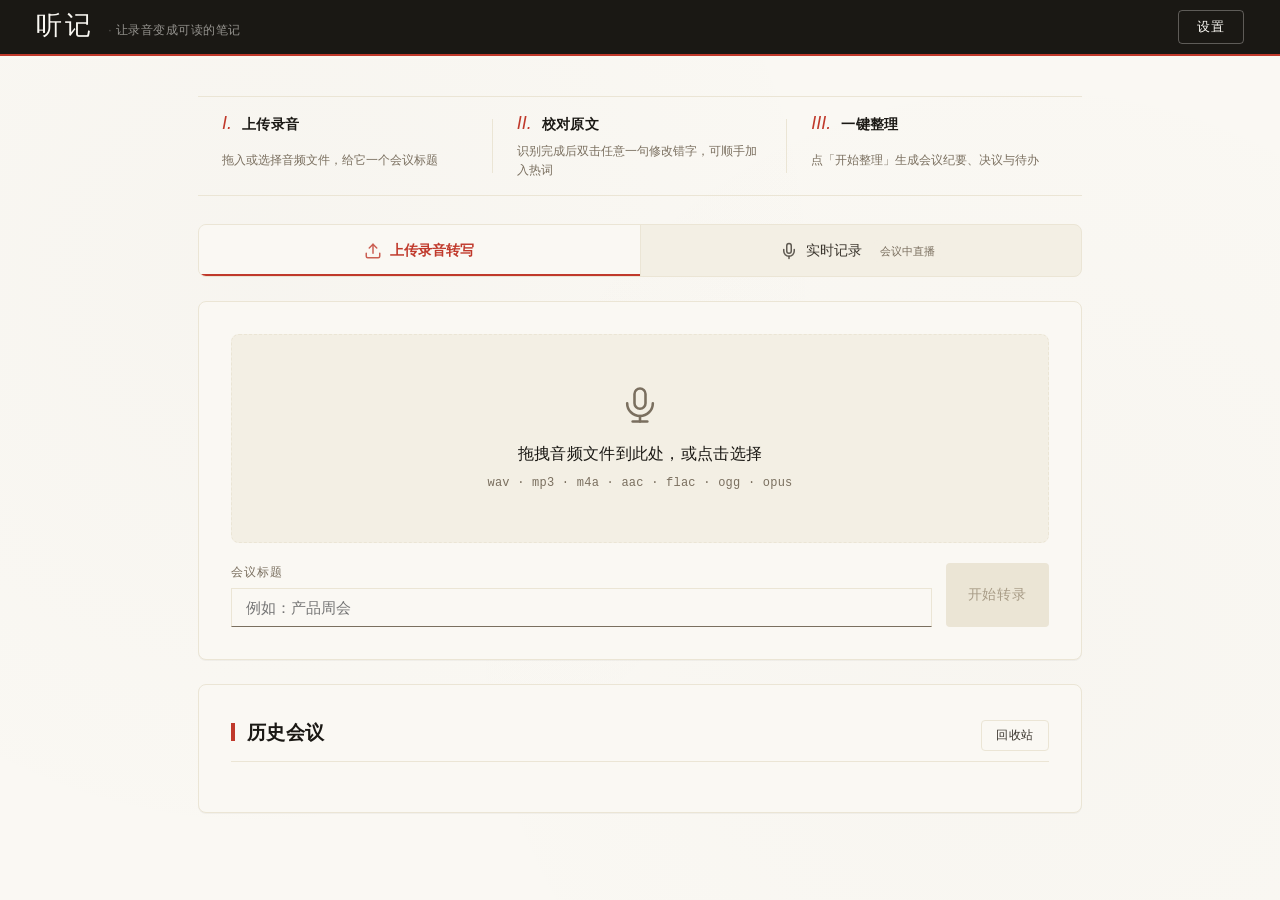
==== static/index.html @ 2e89b78a "chore: P2 hygiene — dead code, XSS fix, mobile viewport, common.js, v0.5 metadata - dead code: drop " ====
<!doctype html>
<html lang="zh-CN">
<head>
  <meta charset="utf-8">
  <meta name="viewport" content="width=device-width, initial-scale=1">
  <title>听记 · 让录音变成文字</title>
  <link rel="stylesheet" href="/static/style.css?v=14">
</head>
<body>
  <header>
    <h1><a href="/" class="brand">听记</a><span class="brand-sub">让录音变成可读的笔记</span></h1>
    <div class="header-right">
      <div id="access-info-slot" class="header-access hidden"></div>
      <button id="settings-btn" class="header-btn">设置</button>
    </div>
  </header>
  <main class="container">
    <div id="onboard-bar" class="onboard-bar hidden"></div>

    <div class="steps">
      <div class="step">
        <span class="num">I.</span>
        <div class="step-title">上传录音</div>
        <div class="step-desc">拖入或选择音频文件，给它一个会议标题</div>
      </div>
      <div class="step">
        <span class="num">II.</span>
        <div class="step-title">校对原文</div>
        <div class="step-desc">识别完成后双击任意一句修改错字，可顺手加入热词</div>
      </div>
      <div class="step">
        <span class="num">III.</span>
        <div class="step-title">一键整理</div>
        <div class="step-desc">点「开始整理」生成会议纪要、决议与待办</div>
      </div>
    </div>

    <section class="source-pick">
      <a class="source-tab active" href="/">
        <span class="source-icon">
          <svg width="18" height="18" viewBox="0 0 24 24" fill="none" stroke="currentColor" stroke-width="2" stroke-linecap="round" stroke-linejoin="round"><path d="M21 15v4a2 2 0 0 1-2 2H5a2 2 0 0 1-2-2v-4"/><polyline points="17 8 12 3 7 8"/><line x1="12" y1="3" x2="12" y2="15"/></svg>
        </span>
        上传录音转写
      </a>
      <a class="source-tab" href="/live">
        <span class="source-icon">
          <svg width="18" height="18" viewBox="0 0 24 24" fill="none" stroke="currentColor" stroke-width="2" stroke-linecap="round" stroke-linejoin="round"><path d="M12 2a3 3 0 0 0-3 3v7a3 3 0 0 0 6 0V5a3 3 0 0 0-3-3Z"/><path d="M19 10v2a7 7 0 0 1-14 0v-2"/><line x1="12" y1="19" x2="12" y2="22"/></svg>
        </span>
        实时记录
        <span class="source-sub">会议中直播</span>
      </a>
    </section>

    <section class="upload-card">
      <div id="dropzone" class="dropzone">
        <svg class="upload-icon" width="44" height="44" viewBox="0 0 24 24" fill="none" stroke="currentColor" stroke-width="1.4" stroke-linecap="round" stroke-linejoin="round" aria-hidden="true">
          <rect x="9" y="3" width="6" height="11" rx="3"/>
          <path d="M5 11a7 7 0 0 0 14 0"/>
          <line x1="12" y1="18" x2="12" y2="21"/>
          <line x1="8" y1="21" x2="16" y2="21"/>
        </svg>
        <p>拖拽音频文件到此处，或点击选择</p>
        <p class="hint">wav · mp3 · m4a · aac · flac · ogg · opus</p>
        <input id="file-input" type="file" accept="audio/*,.m4a,.aac,.opus" hidden>
      </div>
      <div class="form-row">
        <label>
          <span>会议标题</span>
          <input id="title" type="text" placeholder="例如：产品周会">
        </label>
        <button id="submit-btn" disabled>开始转录</button>
      </div>
      <div id="progress" class="progress hidden">
        <div class="bar"><div id="bar-fill" class="bar-fill"></div></div>
        <div id="progress-text" class="progress-text"></div>
      </div>
      <div id="error" class="error hidden"></div>
    </section>

    <section class="upload-card">
      <h2>历史会议 <button id="trash-btn" class="mini trash-btn" type="button">回收站</button></h2>
      <div id="tag-filter" class="tag-filter hidden"></div>
      <ul id="history" class="history-list"></ul>
    </section>
  </main>

  <div id="settings-modal" class="modal hidden">
    <div class="modal-card">
      <h3>设置</h3>
      <div class="settings-tabs">
        <button class="stab active" data-stab="templates">总结模板</button>
        <button class="stab" data-stab="hotwords">热词</button>
        <button class="stab" data-stab="dir">数据目录</button>
        <button class="stab" data-stab="llm">LLM 配置</button>
        <button class="stab" data-stab="server">服务</button>
      </div>

      <div class="spanel active" data-spanel="dir">
        <p class="hint">会议录音、识别结果、整理纪要都会保存在这里。可改成你自己的目录。</p>
        <div class="dir-browser">
          <div class="dir-current">当前: <code id="dir-current">-</code></div>
          <ul id="dir-list" class="dir-list"></ul>
          <p class="hint" id="dir-writable"></p>
        </div>
        <details class="manual-input">
          <summary>手动输入路径（高级）</summary>
          <input id="data-dir-input" type="text" placeholder="/path/to/data">
          <button id="dir-goto" class="mini" type="button">跳转</button>
        </details>
        <div id="dir-result" class="settings-result"></div>
        <div class="modal-actions">
          <button id="dir-up-btn" class="mini" type="button">返回上级</button>
          <button id="dir-migrate-btn" class="hidden">迁移旧数据</button>
          <button id="dir-select-btn" class="primary" type="button">保存此目录</button>
        </div>
      </div>

      <div class="spanel" data-spanel="llm">
        <p class="hint">用于把口语化的原文整理成通顺的会议纪要。可填本地 Ollama 或在线 API。</p>
        <div class="radio-row">
          <label><input type="radio" name="llm-mode" value="ollama" checked> Ollama 本地</label>
          <label><input type="radio" name="llm-mode" value="api"> 在线 API</label>
        </div>
        <div id="llm-ollama" class="llm-fields">
          <label>服务地址 (base_url)<input id="ollama-url" type="text" value="http://localhost:11434/v1"></label>
          <div class="model-row">
            <label style="flex:1">模型 <select id="ollama-model"></select></label>
            <button id="ollama-refresh" class="mini" type="button">刷新列表</button>
          </div>
          <button id="ollama-test" class="mini" type="button">测试连接</button>
        </div>
        <div id="llm-api" class="llm-fields hidden">
          <label>base_url<input id="api-url" type="text" placeholder="https://api.openai.com/v1"></label>
          <label>model<input id="api-model" type="text" placeholder="gpt-4o-mini"></label>
          <label>api_key<input id="api-key" type="password" placeholder="留空不改"></label>
          <button id="api-test" class="mini" type="button">测试连接</button>
        </div>
        <div id="llm-result" class="settings-result"></div>
        <div class="modal-actions"><button id="llm-save-btn" class="primary" type="button">保存</button></div>
      </div>

      <div class="spanel" data-spanel="hotwords">
        <p class="hint">每行一个热词（短语效果最好：人名 / 地名 / 专业术语）。保存后下次识别自动加载，提升相关词的准确率。手动纠正句子时也可勾选「加入热词」。</p>
        <textarea id="hotwords-text" rows="10" placeholder="例如：&#10;听记&#10;FunASR&#10;Paraformer"></textarea>
        <div id="hotwords-result" class="settings-result"></div>
        <div class="modal-actions"><button id="hotwords-save-btn" class="primary" type="button">保存热词</button></div>
      </div>

      <div class="spanel" data-spanel="templates">
        <p class="hint">整理前选一个模板，决定整理与总结的侧重点。选中后可在下面编辑字段：会议背景、常用词语（让模型按这些词纠正识别错误的人名/术语）、总结方向、内容、框架。内置 普通会议 / 周会 / 访谈采访 / 项目管理 作参考，可改可加。</p>
        <div class="tpl-list-row">
          <select id="tpl-select" aria-label="选择模板"></select>
          <button id="tpl-new-btn" class="mini" type="button">新建</button>
          <button id="tpl-del-btn" class="mini" type="button">删除</button>
        </div>
        <div class="tpl-fields">
          <label class="tpl-field">名称<input id="tpl-name" type="text"></label>
          <label class="tpl-field">会议背景<textarea id="tpl-background" rows="2" placeholder="这类会议的一般背景"></textarea></label>
          <label class="tpl-field">常用词语<textarea id="tpl-terms" rows="2" placeholder="人名、产品名、术语，逗号或换行分隔"></textarea></label>
          <label class="tpl-field">总结方向<textarea id="tpl-direction" rows="2" placeholder="这次总结想突出什么"></textarea></label>
          <label class="tpl-field">总结内容<textarea id="tpl-content" rows="2" placeholder="希望覆盖哪些内容"></textarea></label>
          <label class="tpl-field">总结框架<textarea id="tpl-framework" rows="2" placeholder="希望的输出结构"></textarea></label>
        </div>
        <div id="templates-result" class="settings-result"></div>
        <div class="modal-actions"><button id="templates-save-btn" class="primary" type="button">保存模板</button></div>
      </div>

      <div class="spanel" data-spanel="server">
        <h4 class="ssection">语音识别模型</h4>
        <div id="asr-status-line" class="hint">加载中…</div>
        <div class="modal-actions">
          <button id="asr-refresh-btn" class="mini" type="button">刷新</button>
          <button id="asr-unload-btn" class="mini" type="button">立即释放内存</button>
        </div>
        <div id="asr-result" class="settings-result"></div>

        <hr class="ssep">
        <h4 class="ssection">网络端口</h4>
        <p class="hint">端口号和监听地址改动后<b>需重启服务</b>才生效；自动释放时间保存后立即生效。</p>
        <div class="server-row">
          <label style="flex:1">监听地址<span class="def">默认 0.0.0.0，一般不用改</span><input id="srv-host" type="text" placeholder="0.0.0.0"></label>
          <label style="width:130px">端口号<span class="def">默认 8000</span><input id="srv-port" type="number" min="1" max="65535" placeholder="8000"></label>
        </div>
        <label>空闲多久自动释放模型内存（分钟）<span class="def">默认 30 分钟，填 0 表示永不释放</span><input id="srv-idle" type="number" min="0" placeholder="30"></label>
        <div class="modal-actions">
          <button id="srv-check-btn" class="mini" type="button">检测端口能否使用</button>
          <button id="srv-save-btn" class="primary" type="button">保存</button>
        </div>
        <div id="srv-result" class="settings-result"></div>
      </div>

      <div class="modal-actions bottom">
        <button id="settings-close-btn" type="button">关闭</button>
      </div>
    </div>
  </div>

  <div id="dlg-modal" class="modal hidden">
    <div class="modal-card dlg-card">
      <h3 id="dlg-title"></h3>
      <div id="dlg-body"></div>
      <div id="dlg-actions" class="modal-actions"></div>
    </div>
  </div>

  <script src="/static/access.js?v=1"></script>
  <script src="/static/common.js?v=1"></script>
  <script src="/static/app.js?v=19"></script>
</body>
</html>
---- static/style.css ----
/* ============================================================
   听记 Tingji · 纸张札记 (Editorial / Marginalia) 设计语言
   ============================================================ */

:root {
  /* ====== 主题切换 === 三个 dial ==============================
     VARIANCE 4 (对称、严谨)  · MOTION 2 (克制)  · DENSITY 3 (留白)
     Design Read: personal meeting-transcription tool, non-technical
     user, 30+ min reading sessions per recording.  ============== */

  /* 纸与墨 */
  --paper: #faf8f3;          /* 纸张暖白 */
  --paper-deep: #f3efe4;     /* 阴影区用 */
  --paper-edge: #ebe5d5;     /* 分割线 */
  --ink: #1a1814;            /* 主墨 */
  --ink-soft: #3a352d;       /* 次级文本 */
  --ink-faint: #7a6f5f;      /* 说明、注释 */
  --ink-ghost: #a89c87;      /* 占位 */

  /* 强调 */
  --seal: #c0392b;           /* 印章红 - 高亮、强调、CTA */
  --seal-deep: #962e22;
  --seal-soft: #f5e3df;
  --indigo: #1f3a5f;         /* 靛蓝 - 次级强调 */
  --indigo-soft: #e3e9f1;
  --moss: #4a6741;           /* 苔绿 - 完成/成功 */
  --moss-soft: #e2ebde;
  --ochre: #b78038;          /* 赭石 - 处理中/警告 */
  --ochre-soft: #f3e7d0;

  /* 透明色（基于当前 ink/seal，主题切换时跟随） */
  --seal-glow: rgba(192, 57, 43, 0.5);
  --ink-shadow-soft: rgba(26, 24, 20, 0.04);
  --ink-shadow-mid: rgba(26, 24, 20, 0.08);
  --ink-shadow-deep: rgba(26, 24, 20, 0.12);
  --paper-overlay: rgba(26, 24, 20, 0.55);
  --header-btn-border: rgba(250, 248, 243, 0.3);
  --header-btn-border-hover: rgba(250, 248, 243, 1);

  /* 说话人色板（保留兼容 SPEAKER_COLORS 的语义顺序） */
  --spk-0: #1f3a5f;
  --spk-1: #4a6741;
  --spk-2: #b78038;
  --spk-3: #c0392b;
  --spk-4: #8e44ad;
  --spk-5: #2c7a7b;
  --spk-6: #a04900;

  /* 度量 */
  --r-sm: 4px;
  --r-md: 8px;
  --r-lg: 14px;
  --shadow-flat: 0 1px 0 var(--ink-shadow-soft);
  --shadow-raised: 0 1px 2px var(--ink-shadow-soft), 0 4px 12px var(--ink-shadow-mid);
  --shadow-deep: 0 2px 8px var(--ink-shadow-mid), 0 16px 40px var(--ink-shadow-deep);
  --tx: 220ms cubic-bezier(0.2, 0.7, 0.2, 1);

  /* 字（默认 = 无衬线：PingFang 系，长时间阅读更舒服） */
  --font-serif: -apple-system, BlinkMacSystemFont, "PingFang SC", "Microsoft YaHei", "Heiti SC", "Noto Sans CJK SC", "Helvetica Neue", Helvetica, Arial, sans-serif;
  --font-display: -apple-system, BlinkMacSystemFont, "PingFang SC", "Microsoft YaHei", "Heiti SC", "Helvetica Neue", Helvetica, Arial, sans-serif;
  --font-mono: "SF Mono", Menlo, Consolas, "JetBrains Mono", "Courier New", monospace;
  --font-body: -apple-system, BlinkMacSystemFont, "PingFang SC", "Microsoft YaHei", "Heiti SC", "Noto Sans CJK SC", "Helvetica Neue", Helvetica, Arial, sans-serif;
  --font-bold: var(--font-display);

  /* 主题专属：纸张底纹与笔触 */
  --paper-noise: radial-gradient(circle at 20% 30%, rgba(122, 111, 95, 0.025) 0, transparent 50%),
                 radial-gradient(circle at 80% 70%, rgba(122, 111, 95, 0.02) 0, transparent 50%);
  --paper-rule: none;
  --body-letter-spacing: 0;
  --heading-tracking: 0.02em;
  --header-height: 56px;
}

/* =================================================================
   字体（可选）：衬线（Songti SC / Georgia 系）
   Design Read: 书卷气，默认关闭。PingFang 无衬线作主选。
   ================================================================= */
[data-font="serif"] {
  --font-serif: "Songti SC", "STSong", "SimSun", "Noto Serif CJK SC", "Source Han Serif SC", Georgia, "Times New Roman", serif;
  --font-display: Georgia, "Songti SC", "STSong", "SimSun", "Noto Serif CJK SC", "Times New Roman", serif;
  --font-body: "Songti SC", "STSong", "SimSun", "Noto Serif CJK SC", "Source Han Serif SC", Georgia, "Times New Roman", serif;
  --font-bold: var(--font-serif);
  --body-letter-spacing: 0;
  --heading-tracking: 0.02em;
}

/* =================================================================
   视觉风格定稿：A 学者札记
   Design Read: 个人会议转写工具，非技术用户，单次 30+ 分钟校对。
   长时间停留不刺眼比视觉冲击更重要。
   ================================================================= */

* { box-sizing: border-box; }

html { -webkit-text-size-adjust: 100%; }

body {
  margin: 0;
  font-family: var(--font-body);
  color: var(--ink);
  background: var(--paper);
  line-height: 1.65;
  font-feature-settings: "kern" 1, "liga" 1, "calt" 1;
  letter-spacing: var(--body-letter-spacing);
  background-image: var(--paper-noise);
  background-attachment: fixed;
  min-height: 100vh;
}
/* 衬线主题下关闭字重合成（Songti SC 仅 Regular，避免伪粗体变形） */
[data-font="serif"] body { font-synthesis-weight: none; }

/* === 顶部条：sticky 固定 === */
header {
  background: var(--ink);
  color: var(--paper);
  padding: 0 36px;
  height: var(--header-height);
  display: flex;
  justify-content: space-between;
  align-items: center;
  position: sticky;
  top: 0;
  z-index: 100;
  border-bottom: 2px solid var(--seal);
  box-shadow: 0 1px 0 var(--ink-shadow-mid);
}
header::after {
  content: "";
  position: absolute;
  left: 0; right: 0; bottom: -5px;
  height: 3px;
  background: var(--paper);
}

header h1 {
  margin: 0;
  font-size: 22px;
  font-weight: 600;
  letter-spacing: 0.06em;
  display: flex;
  align-items: baseline;
  gap: 14px;
}
/* 品牌字：跨平台"雅致"字体栈，优先 Mac 经典 Didot/Bodoni 系列 */
header h1 .brand {
  /* Didot 优先（Mac 经典衬线、优雅）；Win 落 Bodoni MT；其它 Optima/Hoefler Text */
  font-family: "Didot", "Bodoni 72", "Bodoni MT", "Hoefler Text", "Goudy Old Style", "Cambria", Georgia, "Times New Roman", serif;
  font-weight: 500;
  font-style: normal;
  letter-spacing: 0.12em;
  /* 标题"听记"两字加点 scale 让它有徽章感 */
  font-size: 26px;
  line-height: 1;
  color: var(--paper);
  text-decoration: none;
  display: inline-block;
}
header h1 .brand:hover { opacity: 0.85; }
header h1 .brand-sub {
  font-family: var(--font-body);
  font-size: 12px;
  font-weight: 400;
  font-style: normal;
  opacity: 0.55;
  letter-spacing: 0.04em;
}
header h1 .brand-sub::before { content: "·  "; opacity: 0.5; }

.header-btn {
  font-family: var(--font-serif);
  background: transparent;
  color: var(--paper);
  border: 1px solid var(--header-btn-border);
  padding: 7px 18px;
  border-radius: var(--r-sm);
  cursor: pointer;
  font-size: 13px;
  letter-spacing: 0.06em;
  transition: all var(--tx);
}
.header-btn:hover {
  background: var(--paper);
  color: var(--ink);
  border-color: var(--header-btn-border-hover);
}

/* header 右侧容器（access-info + 设置按钮） */
.header-right {
  display: flex;
  align-items: center;
  gap: 14px;
}

/* header 内的访问地址：标签 + 框（框内含 URL + 复制图标） */
.header-access {
  display: flex;
  align-items: center;
  gap: 8px;
  font-size: 12px;
  font-family: var(--font-mono);
}
.header-access .access-label {
  color: rgba(250, 248, 243, 0.55);
  font-size: 11px;
  letter-spacing: 0.08em;
  text-transform: uppercase;
  white-space: nowrap;
}
.header-access .access-chip {
  display: inline-flex;
  align-items: center;
  gap: 8px;
  background: rgba(250, 248, 243, 0.08);
  color: var(--paper);
  border: 1px solid var(--header-btn-border);
  padding: 5px 10px;
  border-radius: var(--r-sm);
  font-family: var(--font-mono);
  font-size: 12px;
  letter-spacing: 0.02em;
  cursor: pointer;
  transition: all var(--tx);
  max-width: 300px;
}
.header-access .access-chip:hover {
  background: var(--seal);
  border-color: var(--seal);
}
.header-access .access-chip.copied {
  background: var(--moss);
  border-color: var(--moss);
}
.header-access .access-url {
  overflow: hidden;
  text-overflow: ellipsis;
  white-space: nowrap;
  user-select: all;
}
.header-access .copy-icon {
  flex: none;
  opacity: 0.7;
  transition: opacity var(--tx);
}
.header-access .access-chip:hover .copy-icon,
.header-access .access-chip.copied .copy-icon {
  opacity: 1;
}

/* === 容器 === */
.container {
  max-width: 940px;
  margin: 40px auto 80px;
  padding: 0 28px;
}

/* === 步骤（num + title 一行；描述换行到下一行） === */
.steps {
  display: grid;
  grid-template-columns: repeat(3, 1fr);
  gap: 0;
  margin-bottom: 28px;
  border-top: 1px solid var(--paper-edge);
  border-bottom: 1px solid var(--paper-edge);
  padding: 16px 0;
}
.step {
  display: grid;
  grid-template-columns: auto 1fr;
  column-gap: 10px;
  row-gap: 6px;
  align-items: baseline;
  padding: 0 24px;
  position: relative;
  text-align: left;
}
.step:not(:last-child)::after {
  content: "";
  position: absolute;
  right: 0; top: 6px; bottom: 6px;
  width: 1px;
  background: var(--paper-edge);
}
.step .num {
  grid-column: 1;
  font-family: var(--font-display);
  font-style: italic;
  font-size: 18px;
  font-weight: 500;
  color: var(--seal);
  line-height: 1.2;
  font-feature-settings: "lnum" 1;
}
.step .step-title {
  grid-column: 2;
  font-size: 14px;
  font-weight: 600;
  color: var(--ink);
  letter-spacing: 0.02em;
  white-space: nowrap;
}
.step .step-desc {
  grid-column: 1 / -1;
  font-size: 12px;
  color: var(--ink-faint);
  line-height: 1.55;
}

/* === 上传卡 === */
.upload-card {
  background: var(--paper);
  border: 1px solid var(--paper-edge);
  border-radius: var(--r-md);
  padding: 32px;
  margin-bottom: 24px;
  box-shadow: var(--shadow-flat);
  position: relative;
}

.upload-card h2 {
  font-family: var(--font-display);
  font-size: 19px;
  font-weight: 600;
  margin: 0 0 18px;
  padding-bottom: 10px;
  border-bottom: 1px solid var(--paper-edge);
  display: flex;
  align-items: baseline;
  gap: 12px;
  color: var(--ink);
  letter-spacing: 0.02em;
}
.upload-card h2::before {
  content: "";
  display: inline-block;
  width: 4px;
  height: 18px;
  background: var(--seal);
  transform: translateY(2px);
}

/* === 拖拽区 === */
.dropzone {
  border: 1.5px dashed var(--paper-edge);
  border-radius: var(--r-md);
  padding: 48px 24px;
  text-align: center;
  cursor: pointer;
  background: var(--paper-deep);
  transition: all var(--tx);
  position: relative;
}
.dropzone:hover {
  border-color: var(--ink-faint);
  background: var(--paper);
}
.dropzone.dragover {
  border-color: var(--seal);
  border-style: solid;
  background: var(--seal-soft);
  transform: scale(1.005);
}
.dropzone .upload-icon {
  display: block;
  margin: 0 auto 14px;
  color: var(--ink-faint);
}
.dropzone.dragover .upload-icon { color: var(--seal); }
.dropzone > p:first-of-type {
  margin: 0 0 6px;
  font-size: 16px;
  color: var(--ink);
  font-weight: 500;
  letter-spacing: 0.02em;
}
.dropzone .hint {
  font-size: 12px;
  color: var(--ink-faint);
  margin: 0;
  font-family: var(--font-mono);
  letter-spacing: 0.02em;
}

/* === 表单 === */
.form-row { display: flex; gap: 14px; align-items: stretch; margin-top: 20px; }
.form-row label {
  flex: 1;
  display: flex;
  flex-direction: column;
  gap: 6px;
}
.form-row label > span {
  font-size: 12px;
  color: var(--ink-faint);
  font-family: var(--font-serif);
  letter-spacing: 0.08em;
  text-transform: uppercase;
  font-weight: 500;
}
input[type=text], input[type=password], textarea, select {
  font-family: var(--font-body);
  width: 100%;
  padding: 10px 14px;
  border: 1px solid var(--paper-edge);
  border-bottom: 1.5px solid var(--ink-faint);
  border-radius: 0;
  background: transparent;
  color: var(--ink);
  font-size: 15px;
  transition: all var(--tx);
}
input[type=text]:focus, input[type=password]:focus, textarea:focus, select:focus {
  outline: none;
  border-color: var(--seal);
  border-bottom-width: 2px;
  background: var(--paper);
}

/* === 按钮 === */
button {
  font-family: var(--font-serif);
  background: var(--ink);
  color: var(--paper);
  border: none;
  padding: 11px 22px;
  border-radius: var(--r-sm);
  cursor: pointer;
  font-size: 14px;
  letter-spacing: 0.06em;
  font-weight: 500;
  transition: all var(--tx);
  position: relative;
}
button:hover:not(:disabled) {
  background: var(--seal);
}
button:active:not(:disabled) { transform: translateY(1px); }
button:disabled {
  background: var(--paper-edge);
  color: var(--ink-ghost);
  cursor: not-allowed;
}

.primary, button.primary {
  background: var(--seal);
  color: var(--paper);
}
.primary:hover:not(:disabled), button.primary:hover:not(:disabled) {
  background: var(--seal-deep);
}

button.mini {
  background: transparent;
  color: var(--ink-soft);
  border: 1px solid var(--paper-edge);
  padding: 6px 14px;
  font-size: 12px;
  letter-spacing: 0.06em;
}
button.mini:hover:not(:disabled) {
  background: var(--paper-deep);
  color: var(--ink);
  border-color: var(--ink-faint);
}

/* === 进度 === */
.progress { margin-top: 20px; }
.progress .bar {
  background: var(--paper-edge);
  border-radius: 0;
  height: 3px;
  overflow: hidden;
  position: relative;
}
.bar-fill {
  background: var(--seal);
  height: 100%;
  width: 0%;
  transition: width .4s ease-out;
  position: relative;
}
.bar-fill::after {
  content: "";
  position: absolute;
  right: 0; top: -2px; bottom: -2px;
  width: 8px;
  background: var(--seal);
  box-shadow: 0 0 8px var(--seal-glow);
}
.progress-text {
  font-size: 12px;
  color: var(--ink-faint);
  margin-top: 10px;
  font-family: var(--font-mono);
  letter-spacing: 0.04em;
}

/* === 错误 === */
.error {
  margin-top: 14px;
  padding: 12px 16px;
  background: var(--seal-soft);
  color: var(--seal-deep);
  border-left: 3px solid var(--seal);
  border-radius: var(--r-sm);
  font-size: 13px;
  font-family: var(--font-serif);
}

.hidden { display: none !important; }

/* === 历史列表 === */
.history-list {
  list-style: none;
  padding: 0;
  margin: 0;
}
.history-list li {
  padding: 18px 0;
  border-bottom: 1px solid var(--paper-edge);
  display: flex;
  justify-content: space-between;
  align-items: center;
  transition: background var(--tx);
  margin: 0 -16px;
  padding-left: 16px;
  padding-right: 16px;
  cursor: pointer;
}
.history-list li:hover { background: var(--paper-deep); }
.history-list li:hover .title { color: var(--seal); }
.history-list li:last-child { border-bottom: none; }
.history-list .title {
  color: var(--ink);
  font-weight: 600;
  font-size: 16px;
  letter-spacing: 0.01em;
  font-family: var(--font-display);
  transition: color var(--tx);
}
.history-list .meta {
  font-size: 12px;
  color: var(--ink-faint);
  margin-top: 4px;
  font-family: var(--font-mono);
  letter-spacing: 0.03em;
}
.history-list .meta .sep { margin: 0 8px; color: var(--paper-edge); }

/* === 状态徽章 === */
.status-badge {
  display: inline-block;
  font-size: 11px;
  padding: 4px 12px;
  border-radius: 2px;
  font-weight: 600;
  white-space: nowrap;
  letter-spacing: 0.1em;
  text-transform: uppercase;
  font-family: var(--font-serif);
  border: 1px solid currentColor;
}
.status-done { background: var(--moss-soft); color: var(--moss); }
.status-asr_done { background: var(--ochre-soft); color: var(--ochre); }
.status-error { background: var(--seal-soft); color: var(--seal); }
.status-pending, .status-converting, .status-asr_running,
.status-llm_polishing, .status-llm_summarizing {
  background: var(--indigo-soft);
  color: var(--indigo);
}

/* === 引导条 === */
.onboard-bar {
  background: var(--ochre-soft);
  border-left: 3px solid var(--ochre);
  padding: 12px 18px;
  margin-bottom: 24px;
  font-size: 13px;
  color: var(--ink-soft);
  display: flex;
  gap: 12px;
  align-items: center;
  flex-wrap: wrap;
  font-family: var(--font-serif);
}
.onboard-bar code {
  background: var(--paper);
  padding: 2px 8px;
  border-radius: var(--r-sm);
  font-family: var(--font-mono);
  font-size: 12px;
  border: 1px solid var(--paper-edge);
}

/* === 模态框 === */
.modal {
  position: fixed; inset: 0;
  background: var(--paper-overlay);
  backdrop-filter: blur(4px);
  display: flex;
  align-items: center;
  justify-content: center;
  z-index: 100;
  animation: fadeIn 0.2s ease;
}
@keyframes fadeIn { from { opacity: 0; } to { opacity: 1; } }
.modal-card {
  background: var(--paper);
  border-radius: var(--r-md);
  padding: 32px;
  width: 92%;
  max-width: 520px;
  box-shadow: var(--shadow-deep);
  max-height: 88vh;
  overflow-y: auto;
  position: relative;
  border-top: 3px solid var(--seal);
}
.modal-card h3 {
  margin: 0 0 20px;
  color: var(--ink);
  font-family: var(--font-display);
  font-size: 22px;
  font-weight: 600;
  letter-spacing: 0.02em;
}
.modal-card .hint {
  font-size: 12px;
  color: var(--ink-faint);
  margin: 0 0 16px;
  line-height: 1.6;
  font-family: var(--font-serif);
  font-style: italic;
}
.settings-result {
  font-size: 13px;
  color: var(--ink-soft);
  min-height: 20px;
  margin-bottom: 14px;
  word-break: break-all;
  white-space: pre-line;
  padding: 8px 12px;
  background: var(--paper-deep);
  border-radius: var(--r-sm);
  border-left: 2px solid var(--ink-faint);
}
.def {
  display: block;
  font-size: 11px;
  color: var(--ink-faint);
  margin: 2px 0 6px;
}
.modal-actions {
  display: flex;
  gap: 10px;
  justify-content: flex-end;
  flex-wrap: wrap;
}
.modal-actions button { padding: 9px 18px; font-size: 13px; }
.modal-actions.bottom {
  margin-top: 20px;
  padding-top: 14px;
  border-top: 1px solid var(--paper-edge);
  justify-content: center;
}
.modal-actions.bottom button {
  background: transparent;
  color: var(--ink-faint);
  border: 1px solid var(--paper-edge);
}
.modal-actions.bottom button:hover {
  background: var(--paper-deep);
  color: var(--ink);
}

/* 设置 tabs */
.settings-tabs {
  display: flex;
  gap: 0;
  border-bottom: 1px solid var(--paper-edge);
  margin-bottom: 20px;
}
.settings-tabs .stab {
  background: transparent;
  color: var(--ink-faint);
  border: none;
  padding: 10px 18px;
  border-bottom: 2px solid transparent;
  border-radius: 0;
  font-size: 13px;
  cursor: pointer;
  font-family: var(--font-serif);
  letter-spacing: 0.08em;
  transition: all var(--tx);
}
.settings-tabs .stab:hover { background: transparent; color: var(--ink); }
.settings-tabs .stab.active:hover { color: var(--seal); }
.settings-tabs .stab.active {
  color: var(--seal);
  border-bottom-color: var(--seal);
  font-weight: 600;
}
.spanel { display: none; }
.spanel.active { display: block; }

/* 总结模板编辑器 */
.tpl-list-row { display: flex; gap: 8px; margin-bottom: 14px; align-items: center; }
.tpl-list-row select { flex: 1; min-width: 0; }
.tpl-fields { display: flex; flex-direction: column; gap: 10px; }
.tpl-field { display: flex; flex-direction: column; gap: 4px; font-size: 12px; color: var(--ink-faint); letter-spacing: 0.04em; }
.tpl-field input, .tpl-field textarea { font-size: 13px; color: var(--ink); font-family: var(--font-body); padding: 6px 8px; border: 1px solid var(--paper-edge); border-radius: var(--r-sm); background: var(--paper); }
.tpl-field textarea { resize: vertical; line-height: 1.5; }
.tpl-field input:focus, .tpl-field textarea:focus { outline: none; border-color: var(--seal); }

/* 目录浏览器 */
.dir-browser {
  background: var(--paper-deep);
  border: 1px solid var(--paper-edge);
  border-radius: var(--r-md);
  padding: 14px;
  margin-bottom: 14px;
}
.dir-current {
  font-size: 12px;
  color: var(--ink-faint);
  margin-bottom: 10px;
  word-break: break-all;
}
.dir-current code {
  background: var(--paper);
  padding: 3px 8px;
  border-radius: var(--r-sm);
  font-family: var(--font-mono);
  color: var(--ink);
}
.dir-list {
  list-style: none;
  margin: 0;
  padding: 0;
  max-height: 220px;
  overflow-y: auto;
  border-top: 1px solid var(--paper-edge);
  margin-top: 4px;
}
.dir-list .dir-item {
  padding: 8px 10px;
  cursor: pointer;
  font-size: 13px;
  color: var(--ink);
  font-family: var(--font-mono);
  border-bottom: 1px solid transparent;
  transition: all var(--tx);
  display: flex;
  align-items: center;
  gap: 8px;
}
.dir-list .dir-item::before {
  content: "›";
  color: var(--ink-ghost);
  font-family: var(--font-display);
  font-size: 14px;
}
.dir-list .dir-item:hover {
  background: var(--paper);
  color: var(--seal);
  padding-left: 14px;
}
.dir-list .dir-item:hover::before { color: var(--seal); }
.dir-list .dir-item.dir-up {
  color: var(--ink-faint);
  font-style: italic;
}
.dir-list .dir-item.dir-up::before { content: "↑"; }

.manual-input { margin-bottom: 14px; font-size: 12px; color: var(--ink-faint); }
.manual-input summary {
  cursor: pointer;
  margin-bottom: 6px;
  letter-spacing: 0.04em;
  font-family: var(--font-serif);
}
.manual-input input {
  width: calc(100% - 70px);
  padding: 6px 10px;
  border: 1px solid var(--paper-edge);
  border-radius: var(--r-sm);
  font-family: var(--font-mono);
  font-size: 12px;
}

.radio-row { display: flex; gap: 18px; margin-bottom: 16px; font-size: 14px; }
.radio-row label {
  display: flex;
  align-items: center;
  gap: 6px;
  cursor: pointer;
  font-family: var(--font-serif);
  letter-spacing: 0.04em;
}
.llm-fields label {
  display: block;
  margin-bottom: 12px;
  font-size: 13px;
  color: var(--ink-soft);
  font-family: var(--font-serif);
}
.llm-fields input[type=text], .llm-fields input[type=password], .llm-fields select {
  display: block;
  width: 100%;
  margin-top: 6px;
  padding: 8px 12px;
  border: 1px solid var(--paper-edge);
  border-radius: var(--r-sm);
  font-size: 13px;
  font-family: var(--font-mono);
}
.llm-fields .model-row { display: flex; gap: 10px; align-items: flex-end; margin-bottom: 12px; }
.llm-fields .model-row label { flex: 1; margin-bottom: 0; }

.ssection { margin: 4px 0 8px; font-size: 14px; color: var(--gray-700, #4b5563); }
.ssep { border: none; border-top: 1px solid var(--gray-200, #e5e7eb); margin: 18px 0 14px; }
.server-row { display: flex; gap: 10px; align-items: flex-end; margin-bottom: 12px; }
.server-row label { flex: 1; margin-bottom: 0; }
.spanel label > input, .spanel label > textarea { margin-top: 4px; }

/* ============================================================
   Source picker: upload vs live
   ============================================================ */
.source-pick {
  display: flex;
  gap: 0;
  margin-bottom: 24px;
  border: 1px solid var(--paper-edge);
  border-radius: var(--r-md);
  overflow: hidden;
  background: var(--paper-deep);
}
.source-tab {
  flex: 1;
  display: flex;
  align-items: center;
  justify-content: center;
  gap: 8px;
  text-align: center;
  padding: 14px 18px;
  font-size: 14px;
  color: var(--ink-soft);
  text-decoration: none;
  transition: all var(--tx);
  border-right: 1px solid var(--paper-edge);
}
.source-tab:last-child { border-right: none; }
.source-tab:hover { background: var(--paper); color: var(--ink); }
.source-tab.active {
  background: var(--paper);
  color: var(--seal);
  font-weight: 600;
  box-shadow: inset 0 -2px 0 var(--seal);
}
.source-tab .source-icon {
  display: inline-flex;
  color: currentColor;
  opacity: 0.8;
}
.source-tab .source-sub {
  font-size: 11px;
  color: var(--ink-faint);
  font-weight: 400;
  margin-left: 4px;
  padding: 2px 6px;
  background: var(--paper-deep);
  border-radius: var(--r-sm);
}
.source-tab.active .source-sub { color: var(--seal); background: var(--seal-soft); }

/* ============================================================
   Live page
   ============================================================ */
.live-card h2 { margin-top: 0; }

.engine-picker {
  display: grid;
  gap: 12px;
  margin-bottom: 22px;
}
.engine-option {
  display: flex;
  align-items: flex-start;
  gap: 12px;
  padding: 16px;
  border: 1.5px solid var(--paper-edge);
  border-radius: var(--r-md);
  background: var(--paper);
  cursor: pointer;
  transition: all var(--tx);
}
.engine-option:hover:not(.disabled) {
  border-color: var(--ink-faint);
  background: var(--paper-deep);
}
.engine-option.active {
  border-color: var(--seal);
  background: var(--seal-soft);
}
.engine-option.disabled {
  opacity: 0.55;
  cursor: not-allowed;
  background: var(--paper-deep);
}
.engine-radio {
  flex: none;
  width: 22px;
  height: 22px;
  border-radius: 50%;
  border: 2px solid var(--ink-faint);
  display: flex;
  align-items: center;
  justify-content: center;
  font-size: 12px;
  color: transparent;
  margin-top: 2px;
}
.engine-option.active .engine-radio {
  border-color: var(--seal);
  color: var(--seal);
}
.engine-option.disabled .engine-radio { border-color: var(--ink-ghost); }
.engine-name {
  font-weight: 600;
  font-size: 15px;
  color: var(--ink);
}
.engine-desc {
  font-size: 12px;
  color: var(--ink-faint);
  margin-top: 2px;
}
.engine-hint {
  font-size: 12px;
  color: var(--ochre);
  margin-top: 6px;
  font-family: var(--font-serif);
}
.engine-option.active .engine-hint { color: var(--moss); }

.live-controls {
  display: flex;
  gap: 14px;
  align-items: flex-end;
  margin-bottom: 16px;
}
.live-controls label {
  flex: 1;
  display: flex;
  flex-direction: column;
  gap: 6px;
}
.live-controls label > span {
  font-size: 12px;
  color: var(--ink-faint);
  font-family: var(--font-serif);
  letter-spacing: 0.08em;
  text-transform: uppercase;
  font-weight: 500;
}

.live-status {
  font-size: 13px;
  color: var(--ink-faint);
  margin-bottom: 8px;
  font-family: var(--font-serif);
}
.live-timer {
  font-family: var(--font-mono);
  font-size: 20px;
  color: var(--seal);
  margin-bottom: 12px;
  letter-spacing: 0.04em;
}

.live-lines {
  list-style: none;
  margin: 0;
  padding: 16px;
  min-height: 220px;
  max-height: 60vh;
  overflow-y: auto;
  background: var(--paper-deep);
  border: 1px solid var(--paper-edge);
  border-radius: var(--r-md);
}
.live-placeholder {
  color: var(--ink-ghost);
  font-style: italic;
  text-align: center;
  padding: 40px 0;
}
.live-line {
  display: flex;
  align-items: baseline;
  gap: 10px;
  padding: 8px 0;
  border-bottom: 1px dashed var(--paper-edge);
  animation: fadeIn 0.2s ease;
}
.live-line:last-child { border-bottom: none; }
.live-line.live-partial { opacity: 0.65; }
.live-line.live-partial .live-text { font-style: italic; }
.live-text {
  font-size: 15px;
  line-height: 1.6;
  color: var(--ink);
}

/* Live source badge on history rows */
.source-badge {
  display: inline-block;
  font-size: 10px;
  padding: 2px 8px;
  border-radius: 999px;
  margin-left: 8px;
  font-weight: 600;
  letter-spacing: 0.08em;
  text-transform: uppercase;
  background: var(--indigo-soft);
  color: var(--indigo);
}

/* ============================================================
   历史会议 · 标签 / 行操作 / 对话框
   ============================================================ */

/* 顶部标签筛选条 */
.tag-filter {
  display: flex;
  flex-wrap: wrap;
  align-items: center;
  gap: 8px;
  padding: 12px 14px;
  margin-bottom: 14px;
  background: var(--paper-deep);
  border: 1px solid var(--paper-edge);
  border-radius: var(--r-md);
}
.tag-filter .tf-label {
  font-size: 11px;
  color: var(--ink-faint);
  letter-spacing: 0.08em;
  text-transform: uppercase;
  font-family: var(--font-serif);
  margin-right: 2px;
}

/* 通用标签 chip（覆盖默认 button 样式） */
button.tag-chip {
  font-family: var(--font-serif);
  font-size: 12px;
  color: var(--ink-soft);
  background: var(--paper);
  border: 1px solid var(--paper-edge);
  padding: 4px 12px;
  border-radius: 999px;
  cursor: pointer;
  letter-spacing: 0.04em;
  transition: all var(--tx);
  white-space: nowrap;
}
button.tag-chip:hover:not(:disabled) {
  background: var(--paper);
  border-color: var(--ink-faint);
  color: var(--ink);
}
button.tag-chip.active {
  background: var(--indigo);
  color: var(--paper);
  border-color: var(--indigo);
}
button.tag-chip.active:hover:not(:disabled) {
  background: var(--indigo);
  color: var(--paper);
}
button.tag-chip.sm { font-size: 11px; padding: 2px 10px; }
button.tag-chip.removable { display: inline-flex; align-items: center; gap: 6px; }
button.tag-chip .x {
  background: none;
  color: inherit;
  border: none;
  padding: 0;
  cursor: pointer;
  font-size: 14px;
  line-height: 1;
  opacity: 0.55;
}
button.tag-chip .x:hover { background: none; opacity: 1; }

/* 历史行：左主区 + 右侧操作区 */
.history-list li { align-items: flex-start; }
.hmain { min-width: 0; flex: 1; }
.htags {
  display: flex;
  flex-wrap: wrap;
  gap: 6px;
  margin-top: 6px;
}
.hside {
  display: flex;
  flex-direction: column;
  align-items: flex-end;
  gap: 8px;
  flex: none;
  margin-left: 12px;
}
.hactions { display: flex; gap: 6px; }

/* 删除按钮着印章红 */
button.mini.hact-del { color: var(--seal); }
button.mini.hact-del:hover:not(:disabled) {
  background: var(--seal-soft);
  color: var(--seal-deep);
  border-color: var(--seal-soft);
}

/* 通用对话框（复用于改名 / 标签 / 删除） */
.dlg-card { max-width: 460px; }
#dlg-body p { margin: 0 0 12px; font-size: 14px; color: var(--ink-soft); line-height: 1.6; }
#dlg-body p b { color: var(--ink); }
#dlg-body input[type=text] { width: 100%; }
.dlg-tags {
  display: flex;
  flex-wrap: wrap;
  gap: 8px;
  margin-bottom: 12px;
  min-height: 22px;
}
.he-empty { font-size: 12px; color: var(--ink-ghost); font-style: italic; }
.dlg-add { display: flex; gap: 8px; }
.dlg-add input { flex: 1; }
.dlg-del-options { display: flex; flex-direction: column; gap: 14px; margin-top: 6px; }
.dlg-del-options label {
  display: block;
  font-size: 13px;
  color: var(--ink-soft);
  cursor: pointer;
  line-height: 1.55;
}
.dlg-del-options input[type=radio] { margin-right: 6px; vertical-align: middle; }
.dlg-del-options .hint {
  display: block;
  font-size: 11px;
  color: var(--ink-faint);
  margin: 3px 0 0 20px;
  font-style: normal;
}
.dlg-del-options code {
  background: var(--paper-deep);
  padding: 1px 6px;
  border-radius: var(--r-sm);
  font-family: var(--font-mono);
  font-size: 11px;
  word-break: break-all;
}
/* 回收站 */
.trash-btn { margin-left: auto; }
.trash-dir { margin: 0 0 12px; font-size: 12px; color: var(--ink-faint); }
.trash-dir code {
  background: var(--paper-deep);
  padding: 1px 6px;
  border-radius: var(--r-sm);
  font-family: var(--font-mono);
  font-size: 11px;
  word-break: break-all;
}
.trash-list { list-style: none; margin: 0; padding: 0; }
.trash-item {
  display: flex;
  align-items: center;
  padding: 10px 0;
  border-bottom: 1px solid var(--paper-edge);
}
.trash-item:last-child { border-bottom: none; }
.trash-item .title { font-size: 14px; color: var(--ink); }
.trash-item .meta { font-size: 12px; color: var(--ink-faint); margin-top: 3px; }
.trash-item .meta .sep { margin: 0 8px; color: var(--paper-edge); }
.trash-item .hactions { margin-left: 12px; flex: none; }

/* --- 响应式（首页 steps/container + 详情页对照，统一放这里） --- */
@media (max-width: 720px) {
  .compare-grid { grid-template-columns: 1fr; }
  .steps { grid-template-columns: 1fr; }
  .step:not(:last-child)::after { display: none; }
  .step { padding: 12px 0; border-bottom: 1px solid var(--paper-edge); }
  .step:last-child { border-bottom: none; }
  header h1 { font-size: 17px; }
  .container { padding: 0 16px; }
  .rendered-md { padding: 20px; }
}
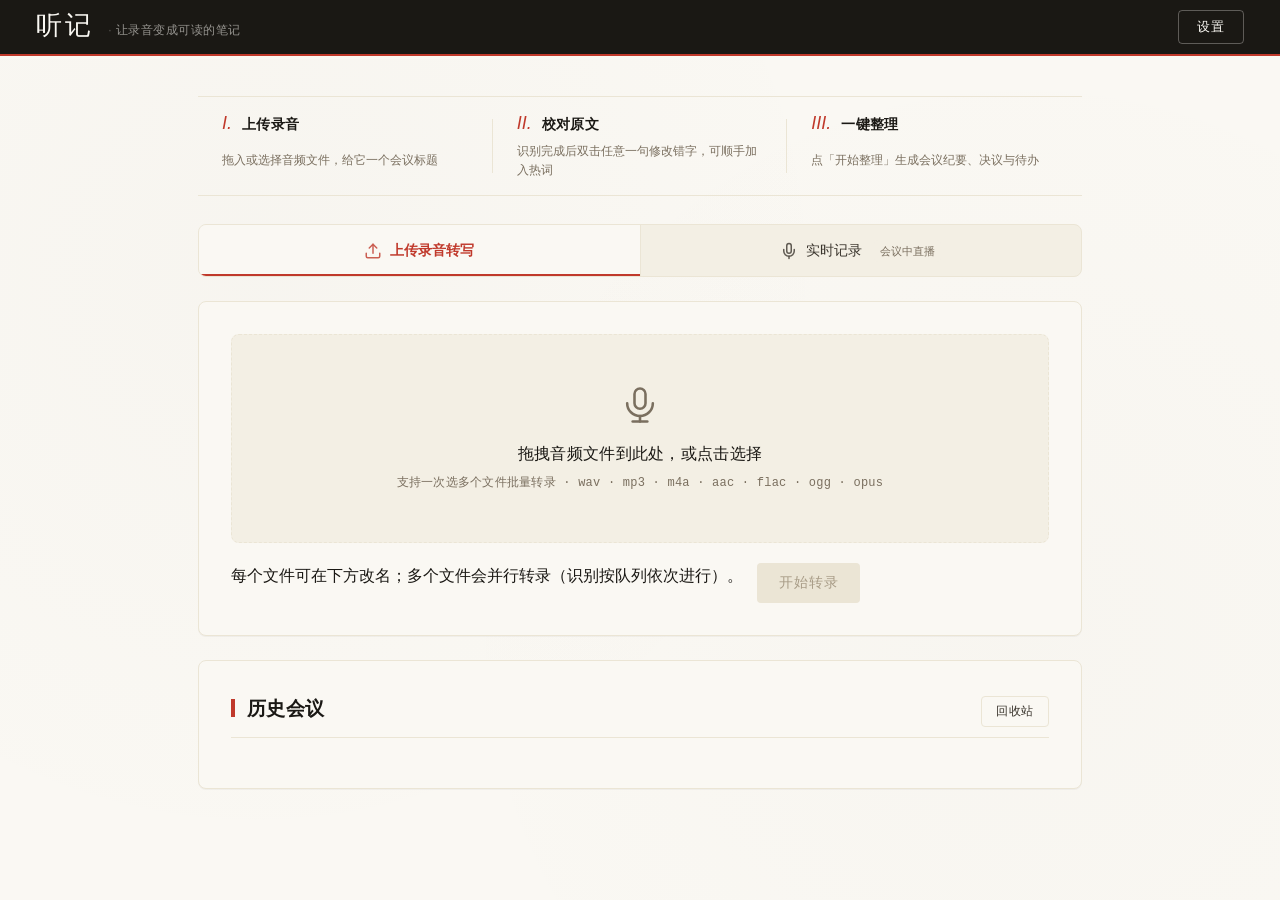
==== commit c8adf21f: "feat: Phase 1 离线核心体验 — 批量上传/说话人合并导出/批量并发/校对增强 按 docs/internal/tingji-audit-2026-08-12.md 的 Phase 1 路" ====
--- a/static/index.html
+++ b/static/index.html
@@ -4,7 +4,7 @@
   <meta charset="utf-8">
   <meta name="viewport" content="width=device-width, initial-scale=1">
   <title>听记 · 让录音变成文字</title>
-  <link rel="stylesheet" href="/static/style.css?v=14">
+  <link rel="stylesheet" href="/static/style.css?v=15">
 </head>
 <body>
   <header>
@@ -60,19 +60,13 @@
           <line x1="8" y1="21" x2="16" y2="21"/>
         </svg>
         <p>拖拽音频文件到此处，或点击选择</p>
-        <p class="hint">wav · mp3 · m4a · aac · flac · ogg · opus</p>
-        <input id="file-input" type="file" accept="audio/*,.m4a,.aac,.opus" hidden>
-      </div>
+        <p class="hint">支持一次选多个文件批量转录 · wav · mp3 · m4a · aac · flac · ogg · opus</p>
+        <input id="file-input" type="file" accept="audio/*,.m4a,.aac,.opus" multiple hidden>
+      </div>
+      <ul id="queue" class="queue-list hidden"></ul>
       <div class="form-row">
-        <label>
-          <span>会议标题</span>
-          <input id="title" type="text" placeholder="例如：产品周会">
-        </label>
+        <span id="upload-hint" class="hint">每个文件可在下方改名；多个文件会并行转录（识别按队列依次进行）。</span>
         <button id="submit-btn" disabled>开始转录</button>
-      </div>
-      <div id="progress" class="progress hidden">
-        <div class="bar"><div id="bar-fill" class="bar-fill"></div></div>
-        <div id="progress-text" class="progress-text"></div>
       </div>
       <div id="error" class="error hidden"></div>
     </section>
@@ -204,7 +198,7 @@
   </div>
 
   <script src="/static/access.js?v=1"></script>
-  <script src="/static/common.js?v=1"></script>
-  <script src="/static/app.js?v=19"></script>
+  <script src="/static/common.js?v=2"></script>
+  <script src="/static/app.js?v=21"></script>
 </body>
 </html>
--- a/static/style.css
+++ b/static/style.css
@@ -415,6 +415,25 @@
   background: var(--paper);
 }
 
+/* === U1 批量上传队列 === */
+.queue-list { list-style: none; padding: 0; margin: 16px 0 0; display: flex; flex-direction: column; gap: 8px; }
+.queue-item {
+  display: flex; justify-content: space-between; align-items: center; gap: 12px;
+  padding: 10px 12px; border: 1px solid var(--paper-edge); border-radius: var(--r-sm);
+  background: var(--paper-deep);
+}
+.queue-item.q-done { border-color: var(--moss, #4a6741); }
+.queue-item.q-error { border-color: var(--seal, #b91c1c); }
+.q-main { flex: 1; min-width: 0; display: flex; flex-direction: column; gap: 6px; }
+.q-name { font-size: 13px; font-weight: 500; overflow: hidden; text-overflow: ellipsis; white-space: nowrap; }
+.q-size { font-size: 11px; color: var(--ink-faint); font-weight: 400; }
+.q-title { font-size: 13px !important; padding: 4px 8px !important; }
+.q-side { display: flex; align-items: center; gap: 8px; flex-shrink: 0; }
+.q-tag { font-size: 12px; white-space: nowrap; }
+.q-tag-busy { color: var(--ink-faint); }
+.q-tag-ok { color: var(--moss, #4a6741); }
+.q-tag-err { color: var(--seal, #b91c1c); }
+
 /* === 按钮 === */
 button {
   font-family: var(--font-serif);
